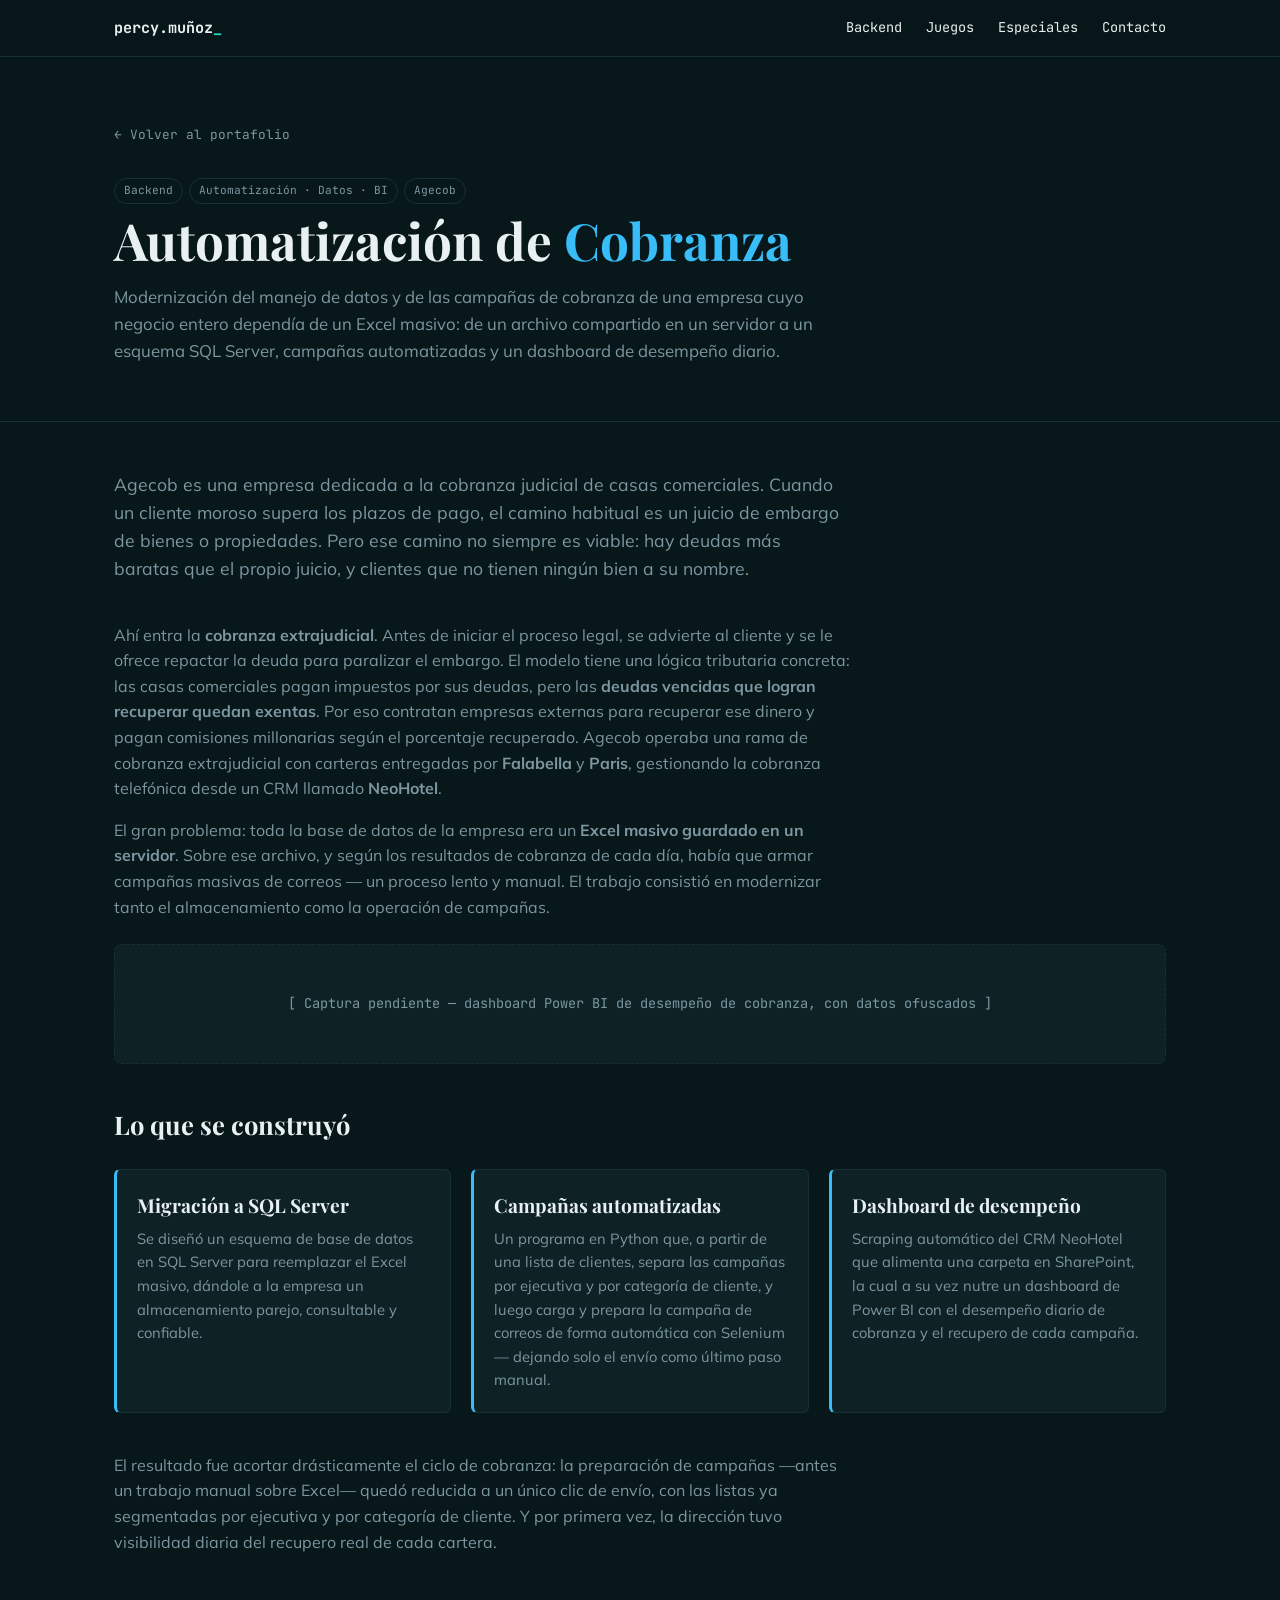
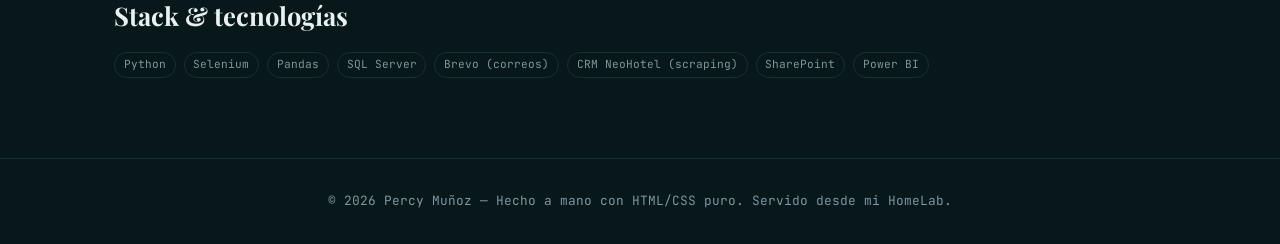
==== src/proyectos/automatizacion-cobranza.html @ 2ea42936 "Reemplaza 'Automatización Brevo' por 'Automatización de Cobranza' (Agecob) Caso real mucho más ampli" ====
<!DOCTYPE html>
<html lang="es">
<head>
  <meta charset="UTF-8">
  <meta name="viewport" content="width=device-width, initial-scale=1.0">
  <title>Automatización de Cobranza — Percy Muñoz</title>
  <meta name="description" content="Modernización de datos y automatización de campañas para Agecob, empresa de cobranza extrajudicial: esquema SQL Server, carga automática de campañas de correo con Selenium y dashboard Power BI alimentado por scraping del CRM NeoHotel.">

  <link rel="icon" href="../favicon.ico">

  <link rel="preconnect" href="https://fonts.googleapis.com">
  <link rel="preconnect" href="https://fonts.gstatic.com" crossorigin>
  <link href="https://fonts.googleapis.com/css2?family=Playfair+Display:wght@500;600;700&family=JetBrains+Mono:wght@400;500;700&family=Mulish:wght@300;400;600;700&display=swap" rel="stylesheet">

  <link rel="stylesheet" href="../assets/css/styles.css">
</head>
<body>

  <!-- ================= HEADER ================= -->
  <header>
    <nav class="nav">
      <a href="../index.html" class="nav-logo">percy.muñoz<span class="accent-gamedev">_</span></a>
      <ul class="nav-links">
        <li><a href="../index.html#backend">Backend</a></li>
        <li><a href="../index.html#juegos">Juegos</a></li>
        <li><a href="../index.html#especiales">Especiales</a></li>
        <li><a href="../index.html#contacto">Contacto</a></li>
      </ul>
    </nav>
  </header>

  <main>

    <!-- ================= HERO DEL PROYECTO ================= -->
    <section class="project-hero">
      <div class="container">
        <a href="../index.html#backend" class="back-link">← Volver al portafolio</a>

        <div class="project-meta">
          <span class="tag">Backend</span>
          <span class="tag">Automatización · Datos · BI</span>
          <span class="tag">Agecob</span>
        </div>

        <h1 class="project-title">Automatización de <span class="accent-backend">Cobranza</span></h1>
        <p class="project-subtitle">
          Modernización del manejo de datos y de las campañas de cobranza de una empresa cuyo negocio
          entero dependía de un Excel masivo: de un archivo compartido en un servidor a un esquema SQL
          Server, campañas automatizadas y un dashboard de desempeño diario.
        </p>
      </div>
    </section>

    <!-- ================= CUERPO DEL CASO ================= -->
    <section class="project-body">
      <div class="container">

        <p class="lead">
          Agecob es una empresa dedicada a la cobranza judicial de casas comerciales. Cuando un cliente
          moroso supera los plazos de pago, el camino habitual es un juicio de embargo de bienes o
          propiedades. Pero ese camino no siempre es viable: hay deudas más baratas que el propio juicio,
          y clientes que no tienen ningún bien a su nombre.
        </p>

        <p>
          Ahí entra la <strong>cobranza extrajudicial</strong>. Antes de iniciar el proceso legal, se
          advierte al cliente y se le ofrece repactar la deuda para paralizar el embargo. El modelo tiene
          una lógica tributaria concreta: las casas comerciales pagan impuestos por sus deudas, pero las
          <strong>deudas vencidas que logran recuperar quedan exentas</strong>. Por eso contratan
          empresas externas para recuperar ese dinero y pagan comisiones millonarias según el porcentaje
          recuperado. Agecob operaba una rama de cobranza extrajudicial con carteras entregadas por
          <strong>Falabella</strong> y <strong>Paris</strong>, gestionando la cobranza telefónica desde
          un CRM llamado <strong>NeoHotel</strong>.
        </p>

        <p>
          El gran problema: toda la base de datos de la empresa era un <strong>Excel masivo guardado en
          un servidor</strong>. Sobre ese archivo, y según los resultados de cobranza de cada día, había
          que armar campañas masivas de correos — un proceso lento y manual. El trabajo consistió en
          modernizar tanto el almacenamiento como la operación de campañas.
        </p>

        <!-- Captura del proyecto (pendiente) -->
        <div class="shot-placeholder">
          [ Captura pendiente — dashboard Power BI de desempeño de cobranza, con datos ofuscados ]
        </div>

        <!-- ================= LO QUE SE CONSTRUYÓ ================= -->
        <h2>Lo que se construyó</h2>

        <div class="feature-grid">
          <div class="feature">
            <h3>Migración a SQL Server</h3>
            <p>
              Se diseñó un esquema de base de datos en SQL Server para reemplazar el Excel masivo,
              dándole a la empresa un almacenamiento parejo, consultable y confiable.
            </p>
          </div>

          <div class="feature">
            <h3>Campañas automatizadas</h3>
            <p>
              Un programa en Python que, a partir de una lista de clientes, separa las campañas por
              ejecutiva y por categoría de cliente, y luego carga y prepara la campaña de correos de
              forma automática con Selenium — dejando solo el envío como último paso manual.
            </p>
          </div>

          <div class="feature">
            <h3>Dashboard de desempeño</h3>
            <p>
              Scraping automático del CRM NeoHotel que alimenta una carpeta en SharePoint, la cual a su
              vez nutre un dashboard de Power BI con el desempeño diario de cobranza y el recupero de
              cada campaña.
            </p>
          </div>
        </div>

        <p>
          El resultado fue acortar drásticamente el ciclo de cobranza: la preparación de campañas —antes
          un trabajo manual sobre Excel— quedó reducida a un único clic de envío, con las listas ya
          segmentadas por ejecutiva y por categoría de cliente. Y por primera vez, la dirección tuvo
          visibilidad diaria del recupero real de cada cartera.
        </p>

        <!-- ================= FICHA TÉCNICA ================= -->
        <h2>Stack &amp; tecnologías</h2>
        <div class="tech-list">
          <span class="tag">Python</span>
          <span class="tag">Selenium</span>
          <span class="tag">Pandas</span>
          <span class="tag">SQL Server</span>
          <span class="tag">Brevo (correos)</span>
          <span class="tag">CRM NeoHotel (scraping)</span>
          <span class="tag">SharePoint</span>
          <span class="tag">Power BI</span>
        </div>

      </div>
    </section>

  </main>

  <!-- ================= FOOTER ================= -->
  <footer>
    <p>© 2026 Percy Muñoz — Hecho a mano con HTML/CSS puro. Servido desde mi HomeLab.</p>
  </footer>

</body>
</html>
---- src/assets/css/styles.css ----
/* ============================================================
   Variables globales — paleta oficial del portafolio
   Paleta azul petróleo / turquesa (tema "tech nocturno frío")
   ============================================================ */
:root {
  /* Fondos — azul petróleo / teal oscuro */
  --bg: #08171A;          /* fondo principal */
  --bg-2: #0E2226;        /* cards */
  --bg-3: #163035;        /* hover / secondary */

  /* Texto */
  --text: #E8F0F1;        /* texto principal (blanco con leve tinte frío) */
  --muted: #7C97A0;       /* texto secundario (gris azulado) */

  /* Acentos por área */
  --blue: #38BDF8;        /* acento backend (azul cielo) */
  --teal: #2DD4BF;        /* acento gamedev (turquesa) */
  --coral: #FB7185;       /* acento proyectos especiales (coral, contraste) */

  --font-display: "Playfair Display", serif;
  --font-mono: "JetBrains Mono", monospace;
  --font-body: "Mulish", sans-serif;

  --max-width: 1100px;
}

/* ============================================================
   Reset y base
   ============================================================ */
*, *::before, *::after {
  margin: 0;
  padding: 0;
  box-sizing: border-box;
}

html {
  scroll-behavior: smooth;
}

body {
  background: var(--bg);
  color: var(--text);
  font-family: var(--font-body);
  font-size: 1rem;
  line-height: 1.6;
  -webkit-font-smoothing: antialiased;
}

a {
  color: inherit;
  text-decoration: none;
}

img {
  max-width: 100%;
  display: block;
}

.container {
  max-width: var(--max-width);
  margin: 0 auto;
  padding: 0 1.5rem;
}

section {
  padding: 5rem 0;
}

/* Encabezados de sección */
.section-label {
  font-family: var(--font-mono);
  font-size: 0.8rem;
  letter-spacing: 0.15em;
  text-transform: uppercase;
  color: var(--muted);
  margin-bottom: 0.5rem;
}

.section-title {
  font-family: var(--font-display);
  font-size: clamp(1.8rem, 4vw, 2.6rem);
  margin-bottom: 2.5rem;
}

/* Acentos por área */
.accent-backend  { color: var(--blue); }
.accent-gamedev  { color: var(--teal); }
.accent-special  { color: var(--coral); }

/* ============================================================
   Header / Nav
   ============================================================ */
header {
  position: sticky;
  top: 0;
  z-index: 100;
  background: rgba(8, 23, 26, 0.85);
  backdrop-filter: blur(8px);
  border-bottom: 1px solid var(--bg-3);
}

.nav {
  display: flex;
  align-items: center;
  justify-content: space-between;
  padding: 1rem 1.5rem;
  max-width: var(--max-width);
  margin: 0 auto;
}

.nav-logo {
  font-family: var(--font-mono);
  font-weight: 700;
  font-size: 0.95rem;
}

.nav-links {
  display: flex;
  gap: 1.5rem;
  list-style: none;
  font-family: var(--font-mono);
  font-size: 0.85rem;
}

.nav-links a:hover {
  color: var(--teal);
}

/* ============================================================
   Hero
   ============================================================ */
#hero {
  min-height: 70vh;
  display: flex;
  align-items: center;
}

.hero-role {
  font-family: var(--font-mono);
  color: var(--muted);
  font-size: 0.9rem;
  margin-bottom: 1rem;
}

.hero-title {
  font-family: var(--font-display);
  font-size: clamp(2.4rem, 6vw, 4rem);
  line-height: 1.15;
  margin-bottom: 1.5rem;
}

.hero-tagline {
  color: var(--muted);
  max-width: 42rem;
  margin-bottom: 2rem;
}

.hero-actions {
  display: flex;
  gap: 1rem;
  flex-wrap: wrap;
}

.btn {
  display: inline-block;
  font-family: var(--font-mono);
  font-size: 0.85rem;
  padding: 0.7rem 1.4rem;
  border: 1px solid var(--muted);
  border-radius: 4px;
  transition: border-color 0.2s, color 0.2s, background 0.2s;
}

.btn:hover {
  border-color: var(--blue);
  color: var(--blue);
}

.btn.btn-primary {
  background: var(--blue);
  border-color: var(--blue);
  color: var(--bg);
}

.btn.btn-primary:hover {
  background: transparent;
  color: var(--blue);
}

/* ============================================================
   Grid de proyectos (compartido por las tres secciones)
   ============================================================ */
.cards {
  display: grid;
  grid-template-columns: repeat(auto-fill, minmax(300px, 1fr));
  gap: 1.5rem;
}

.card {
  background: var(--bg-2);
  border: 1px solid var(--bg-3);
  border-radius: 8px;
  padding: 1.5rem;
  display: flex;
  flex-direction: column;
  gap: 0.75rem;
  transition: background 0.2s, transform 0.2s, border-color 0.2s;
}

.card:hover {
  background: var(--bg-3);
  border-color: var(--teal);
  transform: translateY(-3px);
}

/* Card que es un enlace a página de detalle */
a.card {
  color: inherit;
}

a.card .card-cta {
  font-family: var(--font-mono);
  font-size: 0.8rem;
  color: var(--teal);
  margin-top: 0.25rem;
}

a.card:hover .card-cta {
  text-decoration: underline;
}

.card h3 {
  font-family: var(--font-display);
  font-size: 1.25rem;
}

.card p {
  color: var(--muted);
  font-size: 0.95rem;
  flex-grow: 1;
}

.card .tags {
  display: flex;
  flex-wrap: wrap;
  gap: 0.4rem;
}

.tag {
  font-family: var(--font-mono);
  font-size: 0.7rem;
  padding: 0.2rem 0.55rem;
  border-radius: 999px;
  background: var(--bg);
  border: 1px solid var(--bg-3);
  color: var(--muted);
}

.card-links {
  display: flex;
  gap: 1rem;
  font-family: var(--font-mono);
  font-size: 0.8rem;
}

.card-links a:hover {
  text-decoration: underline;
}

/* ============================================================
   Contacto / Footer
   ============================================================ */
#contacto .contact-list {
  list-style: none;
  display: flex;
  flex-direction: column;
  gap: 0.75rem;
  font-family: var(--font-mono);
  font-size: 0.95rem;
}

#contacto .contact-list a:hover {
  color: var(--teal);
}

footer {
  border-top: 1px solid var(--bg-3);
  padding: 2rem 0;
  text-align: center;
  color: var(--muted);
  font-family: var(--font-mono);
  font-size: 0.8rem;
}

/* ============================================================
   Páginas de detalle de proyecto (proyectos/*.html)
   ============================================================ */
.project-hero {
  padding: 4rem 0 2rem;
  border-bottom: 1px solid var(--bg-3);
}

.back-link {
  font-family: var(--font-mono);
  font-size: 0.8rem;
  color: var(--muted);
  display: inline-block;
  margin-bottom: 2rem;
}

.back-link:hover {
  color: var(--teal);
}

.project-title {
  font-family: var(--font-display);
  font-size: clamp(2rem, 5vw, 3.2rem);
  line-height: 1.1;
  margin-bottom: 1rem;
}

.project-subtitle {
  color: var(--muted);
  max-width: 46rem;
  font-size: 1.05rem;
  margin-bottom: 1.5rem;
}

.project-meta {
  display: flex;
  flex-wrap: wrap;
  gap: 0.4rem;
  margin-bottom: 0.5rem;
}

/* Cuerpo del caso */
.project-body {
  padding: 3rem 0;
}

.project-body .lead {
  font-size: 1.1rem;
  max-width: 46rem;
  margin-bottom: 2.5rem;
}

.project-body h2 {
  font-family: var(--font-display);
  font-size: 1.6rem;
  margin: 2.5rem 0 1rem;
}

.project-body h3 {
  font-family: var(--font-display);
  font-size: 1.2rem;
  margin-bottom: 0.4rem;
  color: var(--text);
}

.project-body p {
  color: var(--muted);
  max-width: 46rem;
  margin-bottom: 1rem;
}

.project-body ul {
  list-style: none;
  max-width: 46rem;
}

/* Bloques de feature (subsistemas destacados) */
.feature-grid {
  display: grid;
  grid-template-columns: repeat(auto-fill, minmax(280px, 1fr));
  gap: 1.25rem;
  margin: 1.5rem 0 2.5rem;
}

.feature {
  background: var(--bg-2);
  border: 1px solid var(--bg-3);
  border-left: 3px solid var(--blue);
  border-radius: 6px;
  padding: 1.25rem;
}

.feature p {
  font-size: 0.92rem;
  margin-bottom: 0;
}

/* Captura de pantalla del proyecto */
.project-shot {
  border: 1px solid var(--bg-3);
  border-radius: 8px;
  margin: 1.5rem 0;
  width: 100%;
}

.shot-placeholder {
  border: 1px dashed var(--bg-3);
  border-radius: 8px;
  padding: 3rem 1.5rem;
  text-align: center;
  color: var(--muted);
  font-family: var(--font-mono);
  font-size: 0.85rem;
  background: var(--bg-2);
  margin: 1.5rem 0;
}

/* Ficha técnica lateral (stack + datos) */
.tech-list {
  display: flex;
  flex-wrap: wrap;
  gap: 0.5rem;
  margin: 1rem 0 2rem;
}

/* ============================================================
   Responsive
   ============================================================ */
@media (max-width: 640px) {
  .nav-links {
    display: none; /* TODO: menú móvil si se necesita */
  }

  section {
    padding: 3.5rem 0;
  }
}
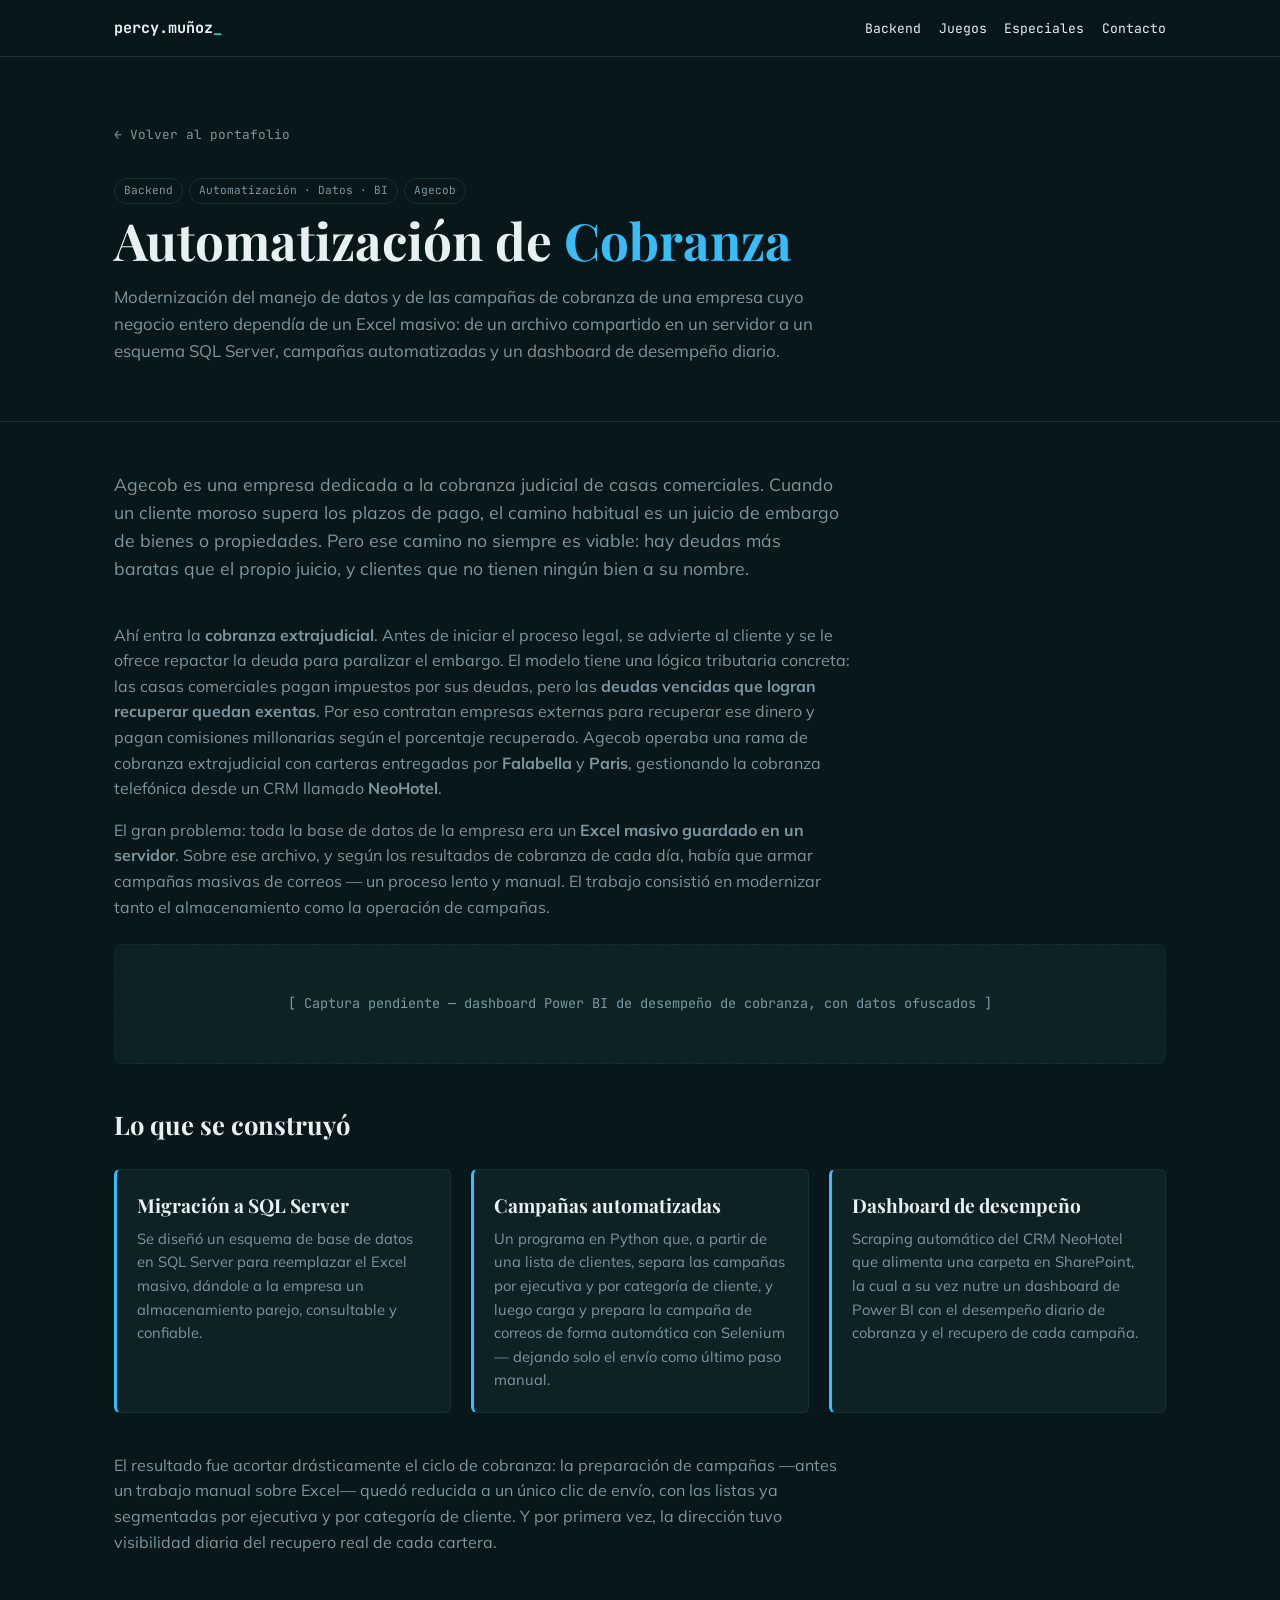
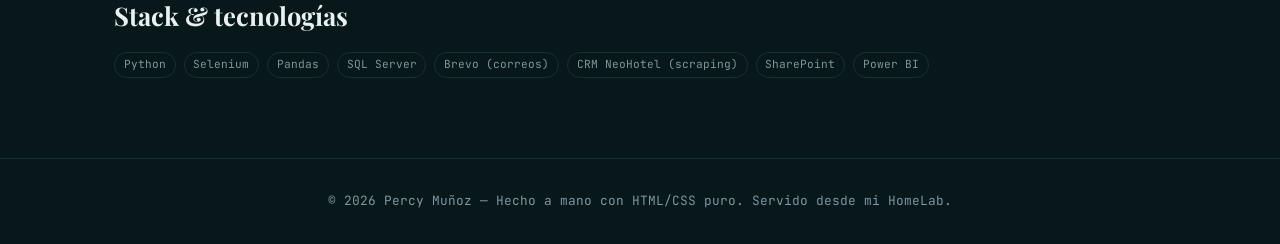
==== commit 8ee971a2: "Iconos de contacto: fuerza 18px con !important + cache-busting (?v=2) - .contact-ico ahora con width" ====
--- a/src/proyectos/automatizacion-cobranza.html
+++ b/src/proyectos/automatizacion-cobranza.html
@@ -12,7 +12,7 @@
   <link rel="preconnect" href="https://fonts.gstatic.com" crossorigin>
   <link href="https://fonts.googleapis.com/css2?family=Playfair+Display:wght@500;600;700&family=JetBrains+Mono:wght@400;500;700&family=Mulish:wght@300;400;600;700&display=swap" rel="stylesheet">
 
-  <link rel="stylesheet" href="../assets/css/styles.css">
+  <link rel="stylesheet" href="../assets/css/styles.css?v=2">
 </head>
 <body>
 
--- a/src/assets/css/styles.css
+++ b/src/assets/css/styles.css
@@ -116,10 +116,11 @@
 
 .nav-links {
   display: flex;
-  gap: 1.5rem;
+  flex-wrap: wrap;
+  gap: 1.1rem;
   list-style: none;
   font-family: var(--font-mono);
-  font-size: 0.85rem;
+  font-size: 0.82rem;
 }
 
 .nav-links a:hover {
@@ -130,9 +131,10 @@
    Hero
    ============================================================ */
 #hero {
-  min-height: 70vh;
+  min-height: 56vh;
   display: flex;
   align-items: center;
+  padding: 3rem 0 1rem;
 }
 
 .hero-role {
@@ -185,6 +187,30 @@
 .btn.btn-primary:hover {
   background: transparent;
   color: var(--blue);
+}
+
+/* Variante gamedev del botón (secciones de juegos) */
+.btn.btn-primary.accent-gamedev-btn {
+  background: var(--teal);
+  border-color: var(--teal);
+  color: var(--bg);
+}
+
+.btn.btn-primary.accent-gamedev-btn:hover {
+  background: transparent;
+  color: var(--teal);
+}
+
+/* Variante especiales del botón (coral/violeta) */
+.btn.btn-primary.accent-special-btn {
+  background: var(--coral);
+  border-color: var(--coral);
+  color: var(--bg);
+}
+
+.btn.btn-primary.accent-special-btn:hover {
+  background: transparent;
+  color: var(--coral);
 }
 
 /* ============================================================
@@ -270,18 +296,340 @@
 /* ============================================================
    Contacto / Footer
    ============================================================ */
-#contacto .contact-list {
-  list-style: none;
+.contact-intro {
+  color: var(--muted);
+  max-width: 42rem;
+  margin: -1.5rem 0 2.5rem;
+}
+
+/* Barra de contacto: una sola tarjeta de ancho completo con 4 items en fila */
+.contact-bar {
+  display: flex;
+  flex-wrap: wrap;
+  gap: 0.5rem 2rem;
+  background: var(--bg-2);
+  border: 1px solid var(--bg-3);
+  border-radius: 12px;
+  padding: 1.5rem 1.75rem;
+}
+
+.contact-item {
+  display: flex;
+  align-items: center;
+  gap: 0.75rem;
+  flex: 1 1 220px;
+  min-width: 0;
+  transition: transform 0.2s;
+}
+
+.contact-item:hover {
+  transform: translateY(-2px);
+}
+
+/* icono: tamaño FIJO (px) para que no se expanda nunca.
+   !important + max-* como defensa por si un SVG sin width intrínseco intenta crecer. */
+.contact-ico {
+  flex: 0 0 18px !important;
+  width: 18px !important;
+  height: 18px !important;
+  max-width: 18px !important;
+  max-height: 18px !important;
+  color: var(--teal);
+}
+
+.contact-text {
   display: flex;
   flex-direction: column;
-  gap: 0.75rem;
-  font-family: var(--font-mono);
-  font-size: 0.95rem;
-}
-
-#contacto .contact-list a:hover {
+  min-width: 0;
+}
+
+.contact-label {
+  font-family: var(--font-mono);
+  font-size: 0.65rem;
+  letter-spacing: 0.12em;
+  text-transform: uppercase;
+  color: var(--muted);
+}
+
+.contact-value {
+  font-family: var(--font-mono);
+  font-size: 0.85rem;
+  color: var(--text);
+  word-break: break-word;
+  transition: color 0.2s;
+}
+
+.contact-item:hover .contact-value {
   color: var(--teal);
 }
+
+/* Gráfico de contribuciones de GitHub */
+.github-graph {
+  display: block;
+  background: var(--bg-2);
+  border: 1px solid var(--bg-3);
+  border-radius: 10px;
+  padding: 1.25rem;
+  transition: border-color 0.2s;
+  overflow-x: auto;
+}
+
+.github-graph:hover {
+  border-color: var(--teal);
+}
+
+.github-graph img {
+  width: 100%;
+  min-width: 620px;
+  height: auto;
+}
+
+/* ============================================================
+   Trayectoria — panel HUD / sci-fi interactivo
+   ============================================================ */
+.hud {
+  position: relative;
+  background:
+    linear-gradient(var(--bg-2), var(--bg-2)) padding-box,
+    linear-gradient(135deg, rgba(45,212,191,0.5), rgba(56,189,248,0.15) 40%, transparent 70%) border-box;
+  border: 1px solid transparent;
+  border-radius: 14px;
+  padding: 1.25rem 1.5rem 1.5rem;
+  overflow: hidden;
+}
+
+/* líneas de escaneo sutiles de fondo */
+.hud::before {
+  content: "";
+  position: absolute;
+  inset: 0;
+  pointer-events: none;
+  background-image: repeating-linear-gradient(
+    to bottom,
+    rgba(45, 212, 191, 0.035) 0,
+    rgba(45, 212, 191, 0.035) 1px,
+    transparent 1px,
+    transparent 4px
+  );
+  opacity: 0.6;
+}
+
+.hud > * { position: relative; z-index: 1; }
+
+/* cabecera tipo ventana de terminal */
+.hud-head {
+  display: flex;
+  align-items: center;
+  gap: 0.6rem;
+  font-family: var(--font-mono);
+  font-size: 0.78rem;
+  color: var(--muted);
+  border-bottom: 1px solid var(--bg-3);
+  padding-bottom: 0.75rem;
+  margin-bottom: 1.1rem;
+}
+
+.hud-dot {
+  width: 0.6rem;
+  height: 0.6rem;
+  border-radius: 50%;
+  background: var(--teal);
+  box-shadow: 0 0 8px var(--teal);
+  animation: hud-pulse 2s ease-in-out infinite;
+}
+
+@keyframes hud-pulse {
+  0%, 100% { opacity: 1; }
+  50%      { opacity: 0.35; }
+}
+
+.hud-title { color: var(--text); font-weight: 700; }
+.hud-hint  { margin-left: auto; color: var(--muted); }
+
+/* riel horizontal de nodos */
+.hud-rail {
+  position: relative;
+  display: flex;
+  gap: 0;
+  justify-content: space-between;
+  margin: 0.5rem 0 1.5rem;
+  overflow-x: auto;
+  padding-bottom: 0.5rem;
+}
+
+/* línea horizontal que conecta los nodos */
+.hud-rail::before {
+  content: "";
+  position: absolute;
+  left: 0;
+  right: 0;
+  top: 0.5rem;
+  height: 2px;
+  background: linear-gradient(to right, var(--bg-3), var(--teal), var(--bg-3));
+  opacity: 0.5;
+}
+
+.hud-node {
+  position: relative;
+  flex: 1 1 0;
+  min-width: 84px;
+  display: flex;
+  flex-direction: column;
+  align-items: center;
+  gap: 0.35rem;
+  background: none;
+  border: none;
+  cursor: pointer;
+  padding: 0 0.25rem;
+  font-family: var(--font-mono);
+  color: var(--muted);
+  transition: color 0.2s;
+}
+
+.hud-node-dot {
+  width: 1rem;
+  height: 1rem;
+  border-radius: 50%;
+  background: var(--bg);
+  border: 2px solid var(--muted);
+  transition: all 0.25s;
+}
+
+.hud-node-year {
+  font-size: 0.9rem;
+  font-weight: 700;
+  transition: color 0.2s;
+}
+
+.hud-node-label {
+  font-size: 0.62rem;
+  letter-spacing: 0.08em;
+  text-transform: uppercase;
+  opacity: 0.7;
+}
+
+.hud-node:hover .hud-node-dot {
+  border-color: var(--teal);
+}
+
+.hud-node:hover .hud-node-year { color: var(--text); }
+
+.hud-node.active {
+  color: var(--teal);
+}
+
+.hud-node.active .hud-node-dot {
+  border-color: var(--teal);
+  background: var(--teal);
+  box-shadow: 0 0 12px var(--teal);
+  transform: scale(1.15);
+}
+
+.hud-node.active .hud-node-year { color: var(--teal); }
+
+/* panel de detalle */
+.hud-panel {
+  min-height: 8rem;
+  animation: hud-fade 0.35s ease;
+}
+
+@keyframes hud-fade {
+  from { opacity: 0; transform: translateY(6px); }
+  to   { opacity: 1; transform: translateY(0); }
+}
+
+.hud-panel-year {
+  font-family: var(--font-mono);
+  font-size: 1.6rem;
+  font-weight: 700;
+  color: var(--text);
+  margin-bottom: 1rem;
+}
+
+.hud-panel-tag {
+  font-size: 0.7rem;
+  letter-spacing: 0.12em;
+  text-transform: uppercase;
+  color: var(--teal);
+  border: 1px solid var(--teal);
+  border-radius: 999px;
+  padding: 0.15rem 0.6rem;
+  vertical-align: middle;
+  margin-left: 0.5rem;
+}
+
+.hud-entries {
+  display: grid;
+  grid-template-columns: repeat(auto-fill, minmax(260px, 1fr));
+  gap: 1rem;
+}
+
+.hud-entry {
+  background: var(--bg);
+  border: 1px solid var(--bg-3);
+  border-left: 3px solid var(--muted);
+  border-radius: 8px;
+  padding: 1rem 1.15rem;
+}
+
+.hud-entry.work    { border-left-color: var(--blue); }
+.hud-entry.study   { border-left-color: var(--teal); }
+.hud-entry.project { border-left-color: var(--coral); }
+
+.hud-entry-type {
+  font-family: var(--font-mono);
+  font-size: 0.6rem;
+  letter-spacing: 0.12em;
+  text-transform: uppercase;
+  color: var(--muted);
+}
+
+.hud-entry h3 {
+  font-family: var(--font-display);
+  font-size: 1.1rem;
+  margin: 0.25rem 0 0.15rem;
+}
+
+.hud-entry-org {
+  font-family: var(--font-mono);
+  font-size: 0.78rem;
+  color: var(--text);
+  margin-bottom: 0.5rem;
+}
+
+.hud-entry-desc {
+  color: var(--muted);
+  font-size: 0.9rem;
+}
+
+/* leyenda */
+.hud-legend {
+  display: flex;
+  flex-wrap: wrap;
+  gap: 1.25rem;
+  margin-top: 1.5rem;
+  padding-top: 1rem;
+  border-top: 1px solid var(--bg-3);
+  font-family: var(--font-mono);
+  font-size: 0.72rem;
+  color: var(--muted);
+}
+
+.hud-legend .lg {
+  display: inline-block;
+  width: 0.7rem;
+  height: 0.7rem;
+  border-radius: 2px;
+  margin-right: 0.35rem;
+  vertical-align: middle;
+}
+
+.lg-work    { background: var(--blue); }
+.lg-study   { background: var(--teal); }
+.lg-project { background: var(--coral); }
+
+/* sin JS: mostrar los datos crudos no aplica (van en <script>); el panel queda vacío
+   pero la sección no rompe. Con JS (default) todo funciona. */
 
 footer {
   border-top: 1px solid var(--bg-3);
@@ -416,6 +764,49 @@
   gap: 0.5rem;
   margin: 1rem 0 2rem;
 }
+
+/* Lista de proyectos alojados (HomeLab) */
+.hosted-list {
+  list-style: none;
+  max-width: 46rem;
+  margin: 1rem 0 2rem;
+}
+
+.hosted-list li {
+  padding: 0.6rem 0 0.6rem 1.1rem;
+  border-left: 2px solid var(--teal);
+  margin-bottom: 0.5rem;
+  color: var(--muted);
+}
+
+.hosted-list li strong {
+  color: var(--text);
+}
+
+/* Roadmap / lista de estado (proyectos en desarrollo) */
+.roadmap {
+  list-style: none;
+  max-width: 46rem;
+  margin: 1rem 0 2rem;
+}
+
+.roadmap li {
+  padding: 0.5rem 0 0.5rem 2rem;
+  position: relative;
+  color: var(--muted);
+  margin-bottom: 0.3rem;
+}
+
+.roadmap li::before {
+  position: absolute;
+  left: 0;
+  font-family: var(--font-mono);
+  font-size: 0.9rem;
+}
+
+.roadmap li.done       { color: var(--text); }
+.roadmap li.done::before    { content: "✓"; color: var(--teal); }
+.roadmap li.todo::before    { content: "○"; color: var(--muted); }
 
 /* ============================================================
    Responsive
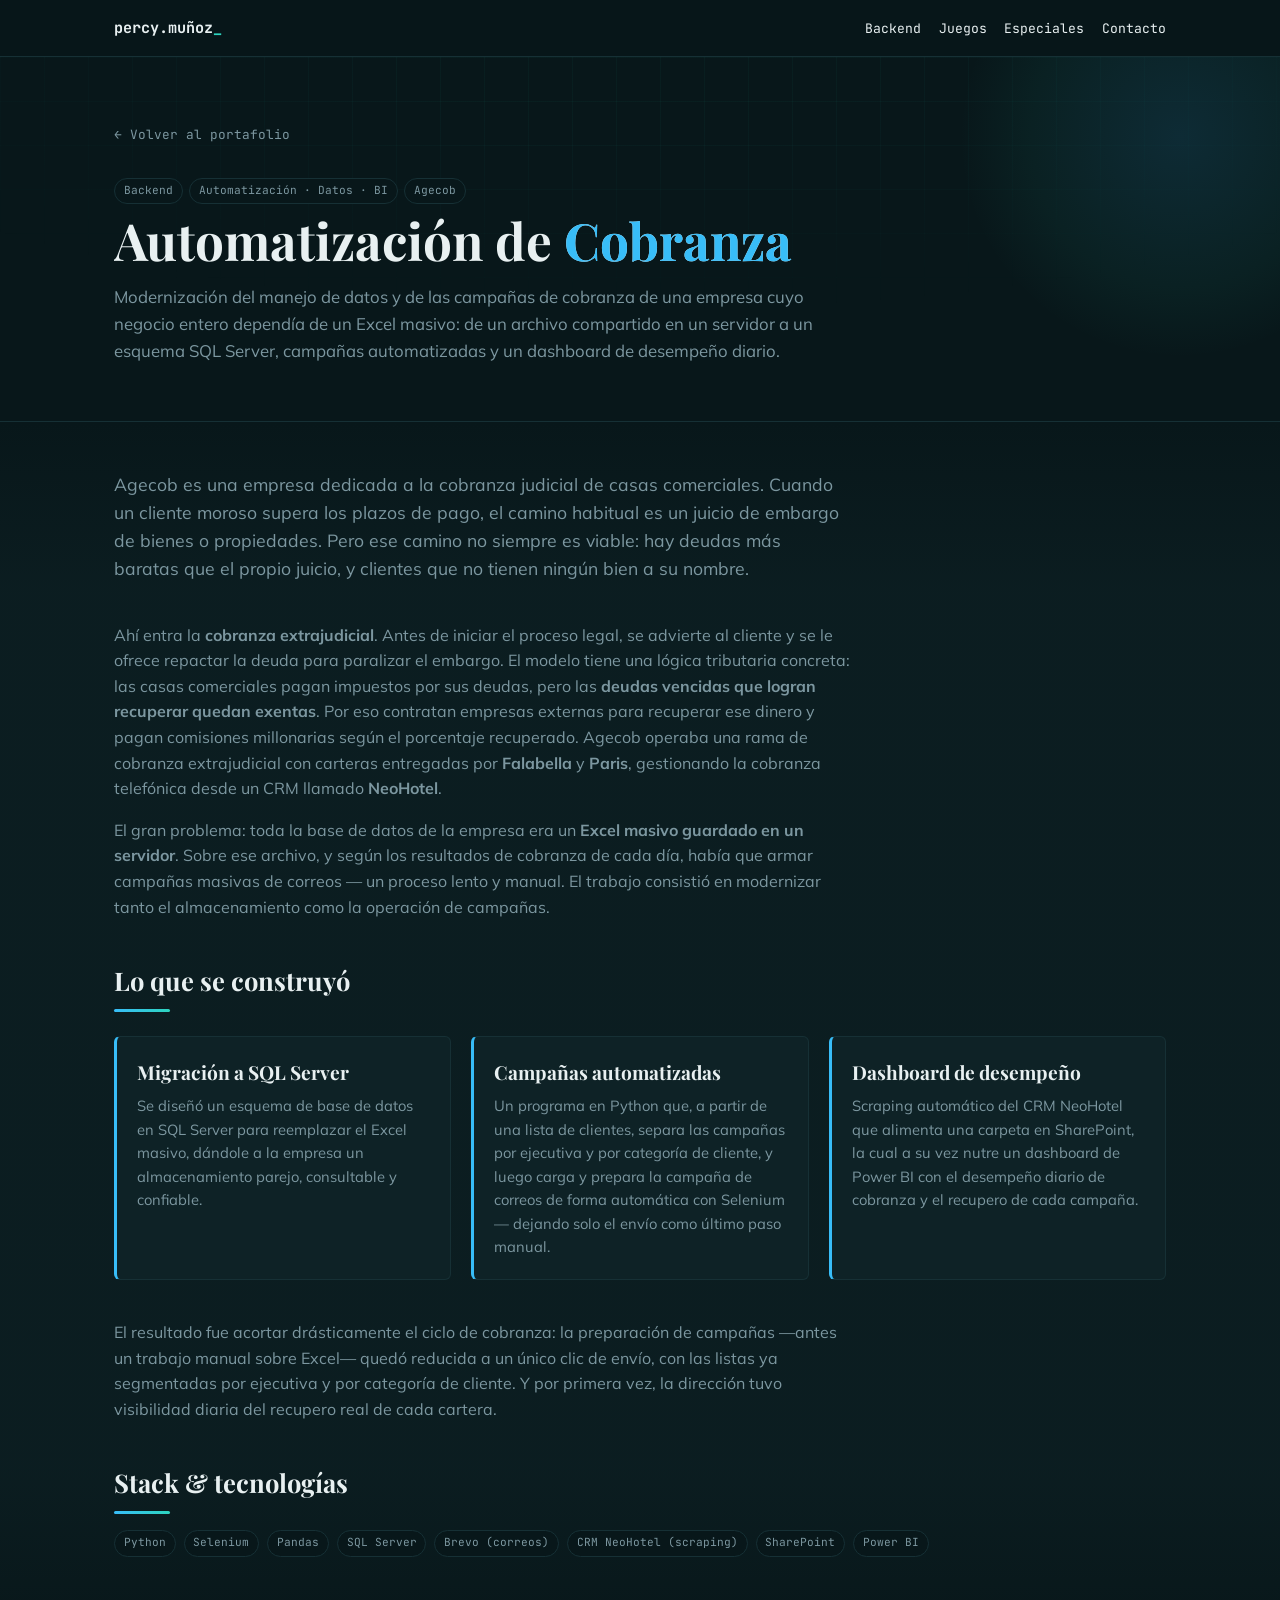
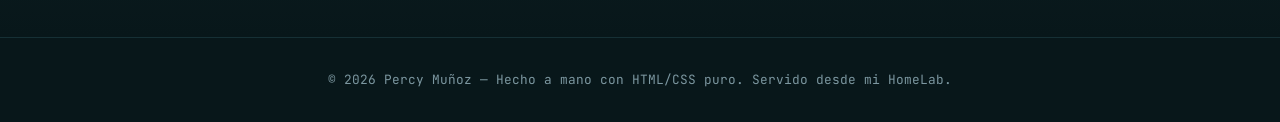
==== commit a3153373: "Animaciones en paginas de proyecto (site.js compartido) + capturas reales integradas - Nuevo assets/" ====
--- a/src/proyectos/automatizacion-cobranza.html
+++ b/src/proyectos/automatizacion-cobranza.html
@@ -12,9 +12,11 @@
   <link rel="preconnect" href="https://fonts.gstatic.com" crossorigin>
   <link href="https://fonts.googleapis.com/css2?family=Playfair+Display:wght@500;600;700&family=JetBrains+Mono:wght@400;500;700&family=Mulish:wght@300;400;600;700&display=swap" rel="stylesheet">
 
-  <link rel="stylesheet" href="../assets/css/styles.css?v=2">
+  <link rel="stylesheet" href="../assets/css/styles.css?v=7">
 </head>
 <body>
+
+  <div id="scroll-progress" aria-hidden="true"></div>
 
   <!-- ================= HEADER ================= -->
   <header>
@@ -80,10 +82,7 @@
           modernizar tanto el almacenamiento como la operación de campañas.
         </p>
 
-        <!-- Captura del proyecto (pendiente) -->
-        <div class="shot-placeholder">
-          [ Captura pendiente — dashboard Power BI de desempeño de cobranza, con datos ofuscados ]
-        </div>
+        <!-- Sin captura disponible para este proyecto -->
 
         <!-- ================= LO QUE SE CONSTRUYÓ ================= -->
         <h2>Lo que se construyó</h2>
@@ -146,5 +145,8 @@
     <p>© 2026 Percy Muñoz — Hecho a mano con HTML/CSS puro. Servido desde mi HomeLab.</p>
   </footer>
 
+  <!-- ================= SCRIPT: animaciones e interacción (compartido) ================= -->
+  <script src="../assets/js/site.js?v=2"></script>
+
 </body>
 </html>
--- a/src/assets/css/styles.css
+++ b/src/assets/css/styles.css
@@ -222,15 +222,42 @@
   gap: 1.5rem;
 }
 
+/* Cards con estética de terminal */
 .card {
+  position: relative;
   background: var(--bg-2);
   border: 1px solid var(--bg-3);
   border-radius: 8px;
-  padding: 1.5rem;
+  padding: 2.4rem 1.5rem 1.5rem;
   display: flex;
   flex-direction: column;
   gap: 0.75rem;
   transition: background 0.2s, transform 0.2s, border-color 0.2s;
+}
+
+/* barra superior tipo ventana de terminal con 3 botones */
+.card::before {
+  content: "";
+  position: absolute;
+  top: 0.85rem;
+  left: 1.5rem;
+  width: 0.5rem;
+  height: 0.5rem;
+  border-radius: 50%;
+  background: var(--coral);
+  box-shadow: 0.85rem 0 0 var(--amber, #E8A838), 1.7rem 0 0 var(--teal);
+  opacity: 0.7;
+}
+
+/* línea divisoria bajo la "barra" */
+.card::after {
+  content: "";
+  position: absolute;
+  top: 1.9rem;
+  left: 0;
+  right: 0;
+  height: 1px;
+  background: var(--bg-3);
 }
 
 .card:hover {
@@ -239,6 +266,8 @@
   transform: translateY(-3px);
 }
 
+.card:hover::before { opacity: 1; }
+
 /* Card que es un enlace a página de detalle */
 a.card {
   color: inherit;
@@ -251,18 +280,30 @@
   margin-top: 0.25rem;
 }
 
+a.card .card-cta::before {
+  content: "$ ";
+  opacity: 0.7;
+}
+
 a.card:hover .card-cta {
   text-decoration: underline;
 }
 
 .card h3 {
-  font-family: var(--font-display);
-  font-size: 1.25rem;
+  font-family: var(--font-mono);
+  font-size: 1.05rem;
+  font-weight: 700;
+  letter-spacing: -0.01em;
+}
+
+.card h3::before {
+  content: "> ";
+  color: var(--teal);
 }
 
 .card p {
   color: var(--muted);
-  font-size: 0.95rem;
+  font-size: 0.92rem;
   flex-grow: 1;
 }
 
@@ -363,25 +404,278 @@
   color: var(--teal);
 }
 
-/* Gráfico de contribuciones de GitHub */
-.github-graph {
+/* ============================================================
+   Ventana de terminal (reutilizable)
+   ============================================================ */
+.terminal {
+  background: var(--bg-2);
+  border: 1px solid var(--bg-3);
+  border-radius: 10px;
+  overflow: hidden;
+  transition: border-color 0.2s;
+}
+
+.terminal:hover {
+  border-color: var(--teal);
+}
+
+/* barra superior estilo ventana de consola */
+.terminal-bar {
+  display: flex;
+  align-items: center;
+  gap: 0.75rem;
+  background: var(--bg-3);
+  padding: 0.55rem 0.9rem;
+  border-bottom: 1px solid var(--bg);
+}
+
+.terminal-btns {
+  display: flex;
+  gap: 0.4rem;
+}
+
+.terminal-btns i {
+  width: 0.7rem;
+  height: 0.7rem;
+  border-radius: 50%;
+  background: var(--muted);
+  opacity: 0.55;
+}
+
+.terminal-btns i:nth-child(1) { background: #FB7185; opacity: 0.8; }
+.terminal-btns i:nth-child(2) { background: #E8A838; opacity: 0.8; }
+.terminal-btns i:nth-child(3) { background: #2DD4BF; opacity: 0.8; }
+
+.terminal-name {
+  font-family: var(--font-mono);
+  font-size: 0.72rem;
+  color: var(--muted);
+}
+
+.terminal-body {
+  padding: 1rem 1.15rem 1.15rem;
+  overflow-x: auto;
+}
+
+.terminal-line {
+  font-family: var(--font-mono);
+  font-size: 0.82rem;
+  color: var(--text);
+  margin: 0.35rem 0;
+  white-space: nowrap;
+}
+
+.terminal-line .prompt { color: var(--teal); }
+.terminal-line .path   { color: var(--blue); }
+.terminal-out          { color: var(--muted); }
+
+.cursor {
+  color: var(--teal);
+  animation: blink 1.1s steps(1) infinite;
+}
+
+@keyframes blink {
+  0%, 50%   { opacity: 1; }
+  51%, 100% { opacity: 0; }
+}
+
+/* ============================================================
+   Heatmap de contribuciones de GitHub (generado por JS)
+   Gradiente negro → verde
+   ============================================================ */
+.gh-heatmap-wrap {
   display: block;
   background: var(--bg-2);
   border: 1px solid var(--bg-3);
-  border-radius: 10px;
-  padding: 1.25rem;
+  border-radius: 12px;
+  padding: 1.5rem;
   transition: border-color 0.2s;
+}
+
+.gh-heatmap-wrap:hover {
+  border-color: #2ea043;
+}
+
+.gh-heatmap {
   overflow-x: auto;
-}
-
-.github-graph:hover {
+  padding-bottom: 0.5rem;
+}
+
+.gh-loading {
+  color: var(--muted);
+  font-family: var(--font-mono);
+  font-size: 0.85rem;
+  padding: 2rem 0;
+  text-align: center;
+}
+
+.gh-grid {
+  display: flex;
+  gap: 3px;
+  min-width: 620px;
+}
+
+.gh-col {
+  display: flex;
+  flex-direction: column;
+  gap: 3px;
+}
+
+.gh-cell {
+  width: 12px;
+  height: 12px;
+  border-radius: 2px;
+  background: var(--gh-l0);
+}
+
+/* Escala negro → verde */
+:root {
+  --gh-l0: #0d1117;   /* sin commits (casi negro) */
+  --gh-l1: #0e4429;   /* verde muy oscuro */
+  --gh-l2: #006d32;   /* verde medio */
+  --gh-l3: #26a641;   /* verde */
+  --gh-l4: #39d353;   /* verde brillante */
+}
+
+.gh-cell.l0 { background: var(--gh-l0); border: 1px solid rgba(255,255,255,0.04); }
+.gh-cell.l1 { background: var(--gh-l1); }
+.gh-cell.l2 { background: var(--gh-l2); }
+.gh-cell.l3 { background: var(--gh-l3); }
+.gh-cell.l4 { background: var(--gh-l4); box-shadow: 0 0 5px rgba(57,211,83,0.5); }
+
+/* pie: total + escala */
+.gh-footer {
+  display: flex;
+  flex-wrap: wrap;
+  align-items: center;
+  justify-content: space-between;
+  gap: 0.75rem;
+  margin-top: 1rem;
+  font-family: var(--font-mono);
+  font-size: 0.75rem;
+  color: var(--muted);
+}
+
+.gh-scale {
+  display: flex;
+  align-items: center;
+  gap: 0.3rem;
+}
+
+.gh-scale .gh-cell {
+  width: 11px;
+  height: 11px;
+}
+
+/* ============================================================
+   Skills — nivel (barra 3 segmentos) + chips
+   ============================================================ */
+.skills {
+  display: flex;
+  flex-direction: column;
+  gap: 2rem;
+}
+
+.skill-cat {
+  font-family: var(--font-mono);
+  font-size: 0.8rem;
+  letter-spacing: 0.14em;
+  text-transform: uppercase;
+  color: var(--teal);
+  margin-bottom: 1rem;
+  padding-bottom: 0.4rem;
+  border-bottom: 1px solid var(--bg-3);
+}
+
+.skill-cat::before {
+  content: "▸ ";
+  opacity: 0.7;
+}
+
+.skill-list {
+  display: grid;
+  grid-template-columns: repeat(auto-fill, minmax(240px, 1fr));
+  gap: 1rem;
+}
+
+.skill {
+  background: var(--bg-2);
+  border: 1px solid var(--bg-3);
+  border-radius: 8px;
+  padding: 1rem 1.1rem;
+  transition: border-color 0.2s, transform 0.2s;
+}
+
+.skill:hover {
   border-color: var(--teal);
-}
-
-.github-graph img {
-  width: 100%;
-  min-width: 620px;
-  height: auto;
+  transform: translateY(-2px);
+}
+
+.skill-head {
+  display: flex;
+  align-items: center;
+  gap: 0.5rem;
+  margin-bottom: 0.6rem;
+}
+
+.skill-ico {
+  flex: 0 0 auto;
+  width: 16px;
+  height: 16px;
+  color: var(--teal);
+  display: flex;
+}
+
+.skill-ico svg { width: 16px; height: 16px; }
+
+.skill-name {
+  font-family: var(--font-mono);
+  font-size: 0.9rem;
+  font-weight: 700;
+  color: var(--text);
+}
+
+.skill-level-txt {
+  margin-left: auto;
+  font-family: var(--font-mono);
+  font-size: 0.68rem;
+  text-transform: uppercase;
+  letter-spacing: 0.08em;
+  color: var(--muted);
+}
+
+/* barra de 3 segmentos */
+.skill-bar {
+  display: flex;
+  gap: 4px;
+  margin-bottom: 0.7rem;
+}
+
+.skill-bar .seg {
+  flex: 1;
+  height: 6px;
+  border-radius: 3px;
+  background: var(--bg-3);
+}
+
+.skill-bar .seg.on {
+  background: linear-gradient(90deg, var(--blue), var(--teal));
+}
+
+.skill-chips {
+  display: flex;
+  flex-wrap: wrap;
+  gap: 0.35rem;
+}
+
+.chip {
+  font-family: var(--font-mono);
+  font-size: 0.66rem;
+  padding: 0.15rem 0.5rem;
+  border-radius: 999px;
+  background: var(--bg);
+  border: 1px solid var(--bg-3);
+  color: var(--muted);
 }
 
 /* ============================================================
@@ -809,8 +1103,473 @@
 .roadmap li.todo::before    { content: "○"; color: var(--muted); }
 
 /* ============================================================
+   Animaciones e interacción (v5)
+   ============================================================ */
+html { scroll-padding-top: 72px; }
+
+::selection { background: rgba(45, 212, 191, 0.3); }
+
+/* Barra de progreso de scroll */
+#scroll-progress {
+  position: fixed;
+  top: 0;
+  left: 0;
+  height: 2px;
+  width: 0;
+  background: linear-gradient(90deg, var(--blue), var(--teal));
+  z-index: 300;
+  pointer-events: none;
+}
+
+header { transition: box-shadow 0.25s; }
+header.scrolled { box-shadow: 0 10px 30px -12px rgba(0, 0, 0, 0.6); }
+
+/* Nav: subrayado animado + link activo (scrollspy) */
+.nav-links a {
+  position: relative;
+  padding-bottom: 2px;
+  transition: color 0.2s;
+}
+
+.nav-links a::after {
+  content: "";
+  position: absolute;
+  left: 0;
+  right: 0;
+  bottom: -3px;
+  height: 1px;
+  background: linear-gradient(90deg, var(--blue), var(--teal));
+  transform: scaleX(0);
+  transform-origin: left;
+  transition: transform 0.25s ease;
+}
+
+.nav-links a:hover::after,
+.nav-links a.active::after { transform: scaleX(1); }
+
+.nav-links a.active { color: var(--teal); }
+
+/* --- Hero: fondo animado (grid + orbe) --- */
+#hero {
+  position: relative;
+  overflow: hidden;
+}
+
+#hero::before {
+  content: "";
+  position: absolute;
+  inset: 0;
+  background-image:
+    linear-gradient(rgba(45, 212, 191, 0.05) 1px, transparent 1px),
+    linear-gradient(90deg, rgba(45, 212, 191, 0.05) 1px, transparent 1px);
+  background-size: 44px 44px;
+  -webkit-mask-image: radial-gradient(ellipse 85% 75% at 50% 40%, #000 25%, transparent 75%);
+  mask-image: radial-gradient(ellipse 85% 75% at 50% 40%, #000 25%, transparent 75%);
+  animation: grid-pan 30s linear infinite;
+  pointer-events: none;
+}
+
+@keyframes grid-pan {
+  to { background-position: 44px 44px; }
+}
+
+#hero::after {
+  content: "";
+  position: absolute;
+  width: 560px;
+  height: 560px;
+  right: -160px;
+  top: -140px;
+  background: radial-gradient(circle, rgba(56, 189, 248, 0.14), rgba(45, 212, 191, 0.06) 45%, transparent 65%);
+  animation: orb-float 10s ease-in-out infinite alternate;
+  pointer-events: none;
+}
+
+@keyframes orb-float {
+  to { transform: translate(-50px, 45px) scale(1.1); }
+}
+
+#hero .container {
+  position: relative;
+  z-index: 1;
+}
+
+.hero-grid {
+  display: grid;
+  grid-template-columns: 1.15fr 0.85fr;
+  gap: 3rem;
+  align-items: center;
+  width: 100%;
+}
+
+/* entrada escalonada del hero */
+.hero-text > * { animation: rise 0.7s cubic-bezier(0.22, 0.9, 0.35, 1) both; }
+.hero-text > :nth-child(1) { animation-delay: 0.05s; }
+.hero-text > :nth-child(2) { animation-delay: 0.15s; }
+.hero-text > :nth-child(3) { animation-delay: 0.28s; }
+.hero-text > :nth-child(4) { animation-delay: 0.4s; }
+.hero-term { animation: rise 0.8s 0.5s cubic-bezier(0.22, 0.9, 0.35, 1) both; }
+
+@keyframes rise {
+  from { opacity: 0; transform: translateY(22px); }
+}
+
+/* barrido de brillo sobre el nombre */
+.hero-title {
+  color: var(--text);
+  background: linear-gradient(110deg,
+    var(--text) 0%, var(--text) 40%,
+    var(--teal) 48%, var(--blue) 52%,
+    var(--text) 60%, var(--text) 100%);
+  background-size: 300% 100%;
+  background-position: 100% 0;
+  -webkit-background-clip: text;
+  background-clip: text;
+  -webkit-text-fill-color: transparent;
+  animation:
+    rise 0.7s cubic-bezier(0.22, 0.9, 0.35, 1) both,
+    title-sheen 9s ease-in-out 1.5s infinite;
+}
+
+@keyframes title-sheen {
+  0%, 55% { background-position: 100% 0; }
+  85%, 100% { background-position: 0% 0; }
+}
+
+.caret {
+  color: var(--teal);
+  animation: blink 1.1s steps(1) infinite;
+}
+
+.hero-term .terminal-body { min-height: 250px; }
+
+/* sheen de botones */
+.btn {
+  position: relative;
+  overflow: hidden;
+}
+
+.btn::after {
+  content: "";
+  position: absolute;
+  top: 0;
+  left: -130%;
+  width: 60%;
+  height: 100%;
+  background: linear-gradient(105deg, transparent, rgba(255, 255, 255, 0.16), transparent);
+  transform: skewX(-20deg);
+  transition: left 0.45s ease;
+}
+
+.btn:hover::after { left: 150%; }
+
+/* --- Secciones: bandas alternas + número fantasma + subrayado --- */
+main > section:nth-child(even) {
+  background: linear-gradient(180deg,
+    rgba(14, 34, 38, 0) 0%,
+    rgba(14, 34, 38, 0.55) 14%,
+    rgba(14, 34, 38, 0.55) 86%,
+    rgba(14, 34, 38, 0) 100%);
+}
+
+section[data-num] {
+  position: relative;
+  overflow: hidden;
+}
+
+section[data-num]::before {
+  content: attr(data-num);
+  position: absolute;
+  top: 2.2rem;
+  right: 1rem;
+  font-family: var(--font-mono);
+  font-size: clamp(4.5rem, 11vw, 8rem);
+  font-weight: 700;
+  line-height: 1;
+  color: transparent;
+  -webkit-text-stroke: 1px rgba(124, 151, 160, 0.16);
+  pointer-events: none;
+  user-select: none;
+}
+
+section[data-num] .container { position: relative; }
+
+/* subrayado que se dibuja al entrar la sección */
+.section-title::after {
+  content: "";
+  display: block;
+  width: 72px;
+  height: 3px;
+  margin-top: 0.7rem;
+  border-radius: 2px;
+  background: linear-gradient(90deg, var(--blue), var(--teal));
+  transform: scaleX(0);
+  transform-origin: left;
+  transition: transform 0.7s 0.25s ease;
+}
+
+.section-title.reveal.in::after,
+.section-title:not(.reveal)::after { transform: scaleX(1); }
+
+/* --- Reveal on scroll --- */
+.reveal {
+  opacity: 0;
+  transform: translateY(26px);
+  transition: opacity 0.65s ease, transform 0.65s cubic-bezier(0.22, 0.9, 0.35, 1);
+  transition-delay: var(--rd, 0s);
+}
+
+.reveal.in {
+  opacity: 1;
+  transform: none;
+}
+
+/* skill bars: los segmentos se llenan al entrar en pantalla */
+.reveal .skill-bar .seg.on {
+  transform: scaleX(0);
+  transform-origin: left;
+  transition: transform 0.5s ease 0.15s;
+}
+
+.reveal.in .skill-bar .seg.on { transform: scaleX(1); }
+.reveal.in .skill-bar .seg.on:nth-child(2) { transition-delay: 0.28s; }
+.reveal.in .skill-bar .seg.on:nth-child(3) { transition-delay: 0.4s; }
+
+/* --- Cards: spotlight que sigue el mouse (vars --mx/--my desde JS) --- */
+.card {
+  overflow: hidden;
+  background:
+    radial-gradient(420px circle at var(--mx, -300px) var(--my, -300px), rgba(45, 212, 191, 0.08), transparent 55%),
+    var(--bg-2);
+}
+
+.card:hover {
+  background:
+    radial-gradient(420px circle at var(--mx, -300px) var(--my, -300px), rgba(45, 212, 191, 0.12), transparent 55%),
+    var(--bg-3);
+  box-shadow: 0 14px 34px -16px rgba(0, 0, 0, 0.55);
+}
+
+.tag { transition: border-color 0.2s, color 0.2s; }
+
+.card:hover .tag {
+  border-color: rgba(45, 212, 191, 0.35);
+  color: var(--text);
+}
+
+/* --- Heatmap: entrada en cascada por columna --- */
+.gh-col { animation: gh-col-in 0.45s both; }
+
+@keyframes gh-col-in {
+  from { opacity: 0; transform: translateY(8px); }
+}
+
+/* --- HUD: el fade se reproduce en cada cambio de año --- */
+.hud-panel { animation: none; }
+.hud-panel-year { animation: hud-fade 0.3s ease both; }
+.hud-entries { animation: hud-fade 0.4s 0.06s ease both; }
+
+.hud-entry { transition: transform 0.2s, border-color 0.2s, background 0.2s; }
+
+.hud-entry:hover {
+  transform: translateY(-2px);
+  background: var(--bg-2);
+}
+
+/* --- Contacto: micro-interacción de iconos --- */
+.contact-item .contact-ico { transition: transform 0.25s; }
+.contact-item:hover .contact-ico { transform: scale(1.15) rotate(-6deg); }
+
+/* ============================================================
+   Páginas de proyecto — misma capa de animación que el index
+   ============================================================ */
+
+/* hero del proyecto: fondo con grid + orbe, versión sutil */
+.project-hero {
+  position: relative;
+  overflow: hidden;
+}
+
+.project-hero::before {
+  content: "";
+  position: absolute;
+  inset: 0;
+  background-image:
+    linear-gradient(rgba(45, 212, 191, 0.04) 1px, transparent 1px),
+    linear-gradient(90deg, rgba(45, 212, 191, 0.04) 1px, transparent 1px);
+  background-size: 44px 44px;
+  -webkit-mask-image: radial-gradient(ellipse 90% 90% at 50% 0%, #000 20%, transparent 80%);
+  mask-image: radial-gradient(ellipse 90% 90% at 50% 0%, #000 20%, transparent 80%);
+  animation: grid-pan 30s linear infinite;
+  pointer-events: none;
+}
+
+.project-hero::after {
+  content: "";
+  position: absolute;
+  width: 480px;
+  height: 480px;
+  right: -140px;
+  top: -160px;
+  background: radial-gradient(circle, rgba(56, 189, 248, 0.12), rgba(45, 212, 191, 0.05) 45%, transparent 65%);
+  animation: orb-float 10s ease-in-out infinite alternate;
+  pointer-events: none;
+}
+
+.project-hero .container {
+  position: relative;
+  z-index: 1;
+}
+
+/* entrada escalonada del hero del proyecto */
+.project-hero .container > * { animation: rise 0.7s cubic-bezier(0.22, 0.9, 0.35, 1) both; }
+.project-hero .container > :nth-child(1) { animation-delay: 0.05s; }
+.project-hero .container > :nth-child(2) { animation-delay: 0.15s; }
+.project-hero .container > :nth-child(3) { animation-delay: 0.25s; }
+.project-hero .container > :nth-child(4) { animation-delay: 0.38s; }
+.project-hero .container > :nth-child(5) { animation-delay: 0.5s; }
+
+/* barrido de brillo sobre el título del proyecto */
+.project-title {
+  color: var(--text);
+  background: linear-gradient(110deg,
+    var(--text) 0%, var(--text) 40%,
+    var(--teal) 48%, var(--blue) 52%,
+    var(--text) 60%, var(--text) 100%);
+  background-size: 300% 100%;
+  background-position: 100% 0;
+  -webkit-background-clip: text;
+  background-clip: text;
+  -webkit-text-fill-color: transparent;
+  animation:
+    rise 0.7s cubic-bezier(0.22, 0.9, 0.35, 1) both,
+    title-sheen 9s ease-in-out 1.5s infinite;
+}
+
+/* los acentos del título conservan su color dentro del clip */
+.project-title span {
+  -webkit-text-fill-color: initial;
+}
+
+/* back-link: la flecha empuja al pasar el mouse */
+.back-link { transition: color 0.2s, transform 0.25s; }
+.back-link:hover { transform: translateX(-4px); }
+
+/* subrayado que se dibuja bajo los h2 del caso */
+.project-body h2::after {
+  content: "";
+  display: block;
+  width: 56px;
+  height: 3px;
+  margin-top: 0.5rem;
+  border-radius: 2px;
+  background: linear-gradient(90deg, var(--blue), var(--teal));
+  transform: scaleX(0);
+  transform-origin: left;
+  transition: transform 0.7s 0.2s ease;
+}
+
+.project-body h2.reveal.in::after,
+.project-body h2:not(.reveal)::after { transform: scaleX(1); }
+
+/* features: spotlight + lift, como las cards */
+.feature {
+  overflow: hidden;
+  transition: transform 0.2s, border-color 0.2s;
+  background:
+    radial-gradient(380px circle at var(--mx, -300px) var(--my, -300px), rgba(45, 212, 191, 0.08), transparent 55%),
+    var(--bg-2);
+}
+
+.feature:hover {
+  transform: translateY(-3px);
+  border-color: var(--teal);
+  border-left-color: var(--teal);
+  box-shadow: 0 14px 34px -16px rgba(0, 0, 0, 0.55);
+}
+
+/* placeholder de captura: respira sutilmente */
+.shot-placeholder {
+  transition: border-color 0.3s, color 0.3s;
+  animation: shot-breathe 3.5s ease-in-out infinite;
+}
+
+.shot-placeholder:hover {
+  border-color: var(--teal);
+  color: var(--text);
+  animation-play-state: paused;
+}
+
+@keyframes shot-breathe {
+  0%, 100% { border-color: var(--bg-3); }
+  50%      { border-color: rgba(45, 212, 191, 0.35); }
+}
+
+/* capturas reales: zoom sutil al pasar el mouse */
+.project-shot {
+  height: auto;
+  transition: border-color 0.3s, transform 0.3s;
+}
+
+.project-shot:hover {
+  border-color: var(--teal);
+  transform: scale(1.01);
+}
+
+/* enlace que envuelve cada captura (abre la imagen completa) */
+.shot-link {
+  display: block;
+  margin: 1.5rem 0;
+}
+
+.shot-link .project-shot { margin: 0; }
+
+/* galería de capturas (2–3 imágenes) */
+.shot-grid {
+  display: grid;
+  grid-template-columns: repeat(auto-fit, minmax(300px, 1fr));
+  gap: 1rem;
+  margin: 1.5rem 0;
+}
+
+.shot-grid .shot-link { margin: 0; height: 100%; }
+
+.shot-grid .project-shot {
+  height: 100%;
+  object-fit: cover;
+}
+
+/* listas (hosted / roadmap): los ítems se encienden al pasar */
+.hosted-list li,
+.roadmap li {
+  transition: color 0.2s, border-color 0.2s, transform 0.2s;
+}
+
+.hosted-list li:hover {
+  color: var(--text);
+  transform: translateX(3px);
+}
+
+.roadmap li:hover { color: var(--text); }
+
+/* tags de la ficha técnica */
+.tech-list .tag { transition: border-color 0.2s, color 0.2s; }
+
+.tech-list .tag:hover {
+  border-color: rgba(45, 212, 191, 0.45);
+  color: var(--text);
+}
+
+/* ============================================================
    Responsive
    ============================================================ */
+@media (max-width: 860px) {
+  .hero-grid {
+    grid-template-columns: 1fr;
+    gap: 2rem;
+  }
+}
+
 @media (max-width: 640px) {
   .nav-links {
     display: none; /* TODO: menú móvil si se necesita */
@@ -819,4 +1578,24 @@
   section {
     padding: 3.5rem 0;
   }
-}
+
+  .hero-term { display: none; }
+
+  section[data-num]::before {
+    font-size: 4rem;
+    top: 1.6rem;
+  }
+}
+
+/* ============================================================
+   Accesibilidad: respetar prefers-reduced-motion
+   ============================================================ */
+@media (prefers-reduced-motion: reduce) {
+  *, *::before, *::after {
+    animation-duration: 0.01ms !important;
+    animation-iteration-count: 1 !important;
+    transition-duration: 0.01ms !important;
+  }
+
+  html { scroll-behavior: auto; }
+}
